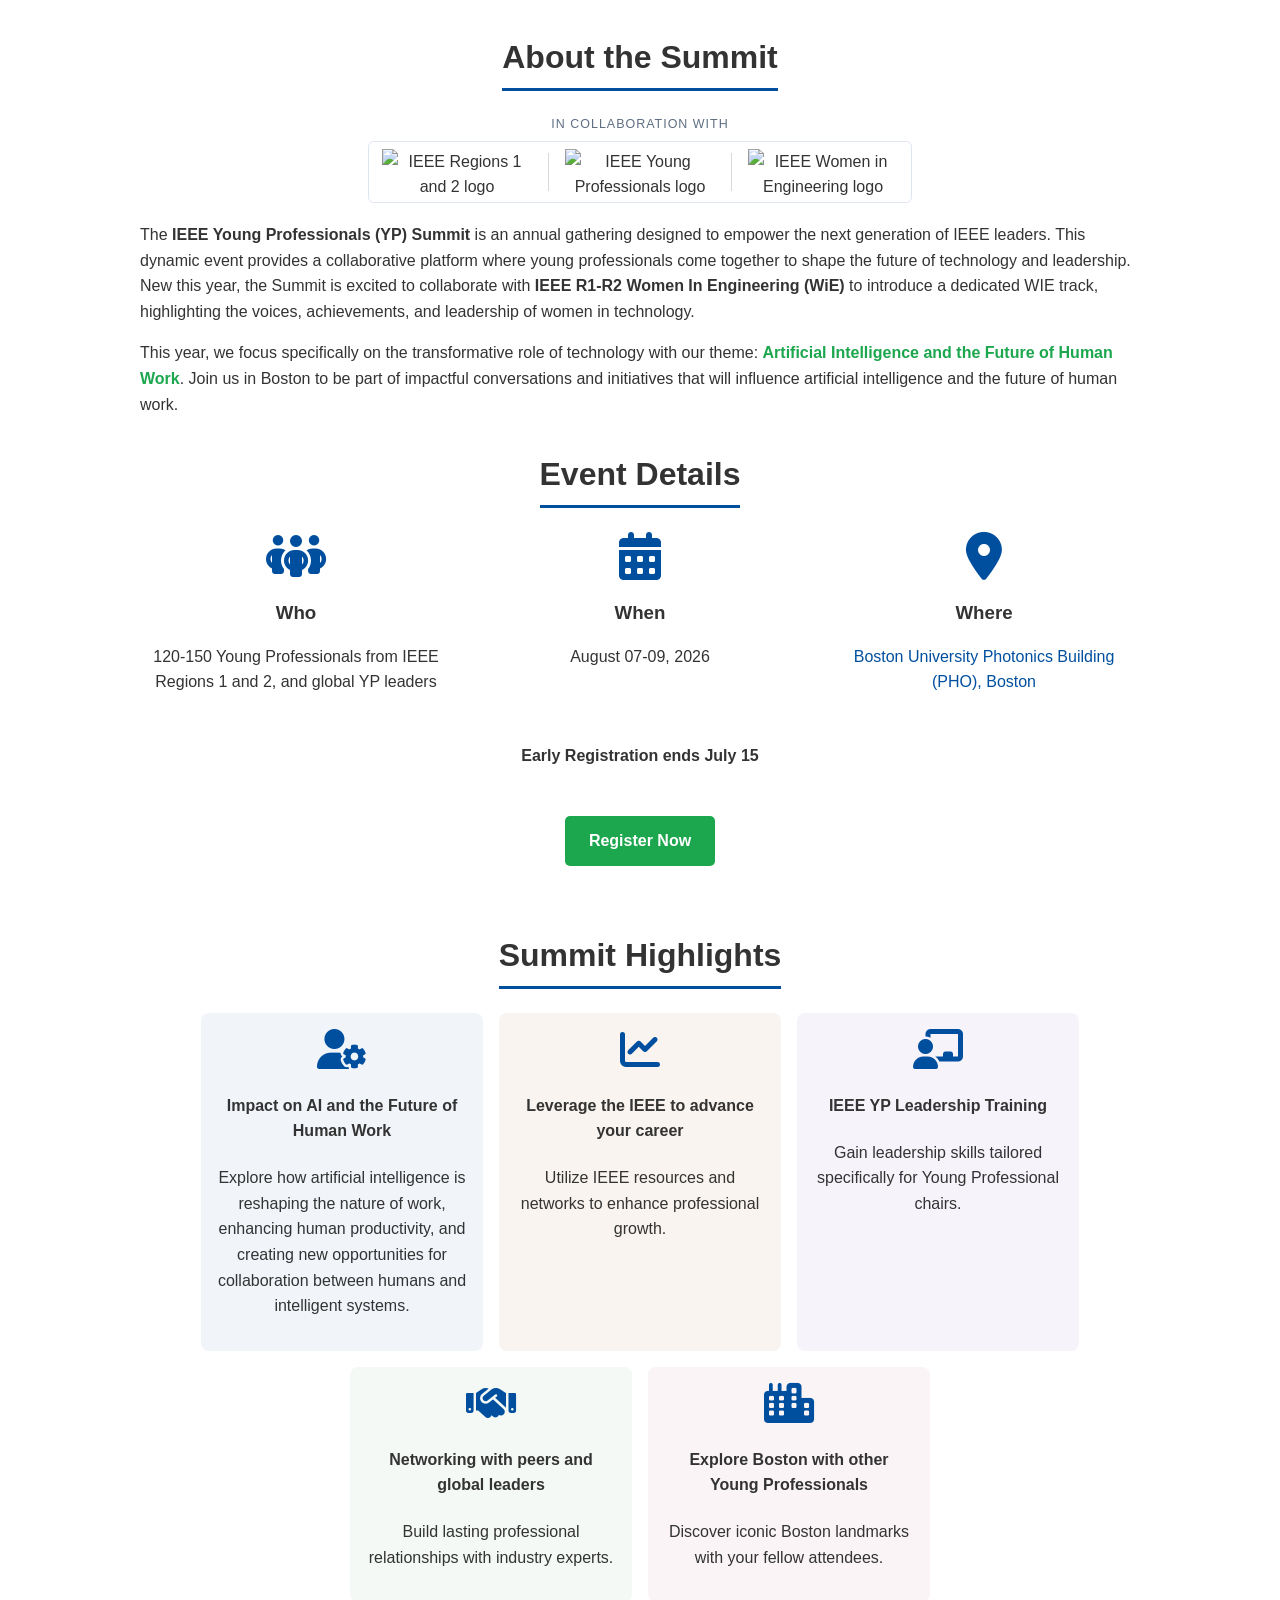
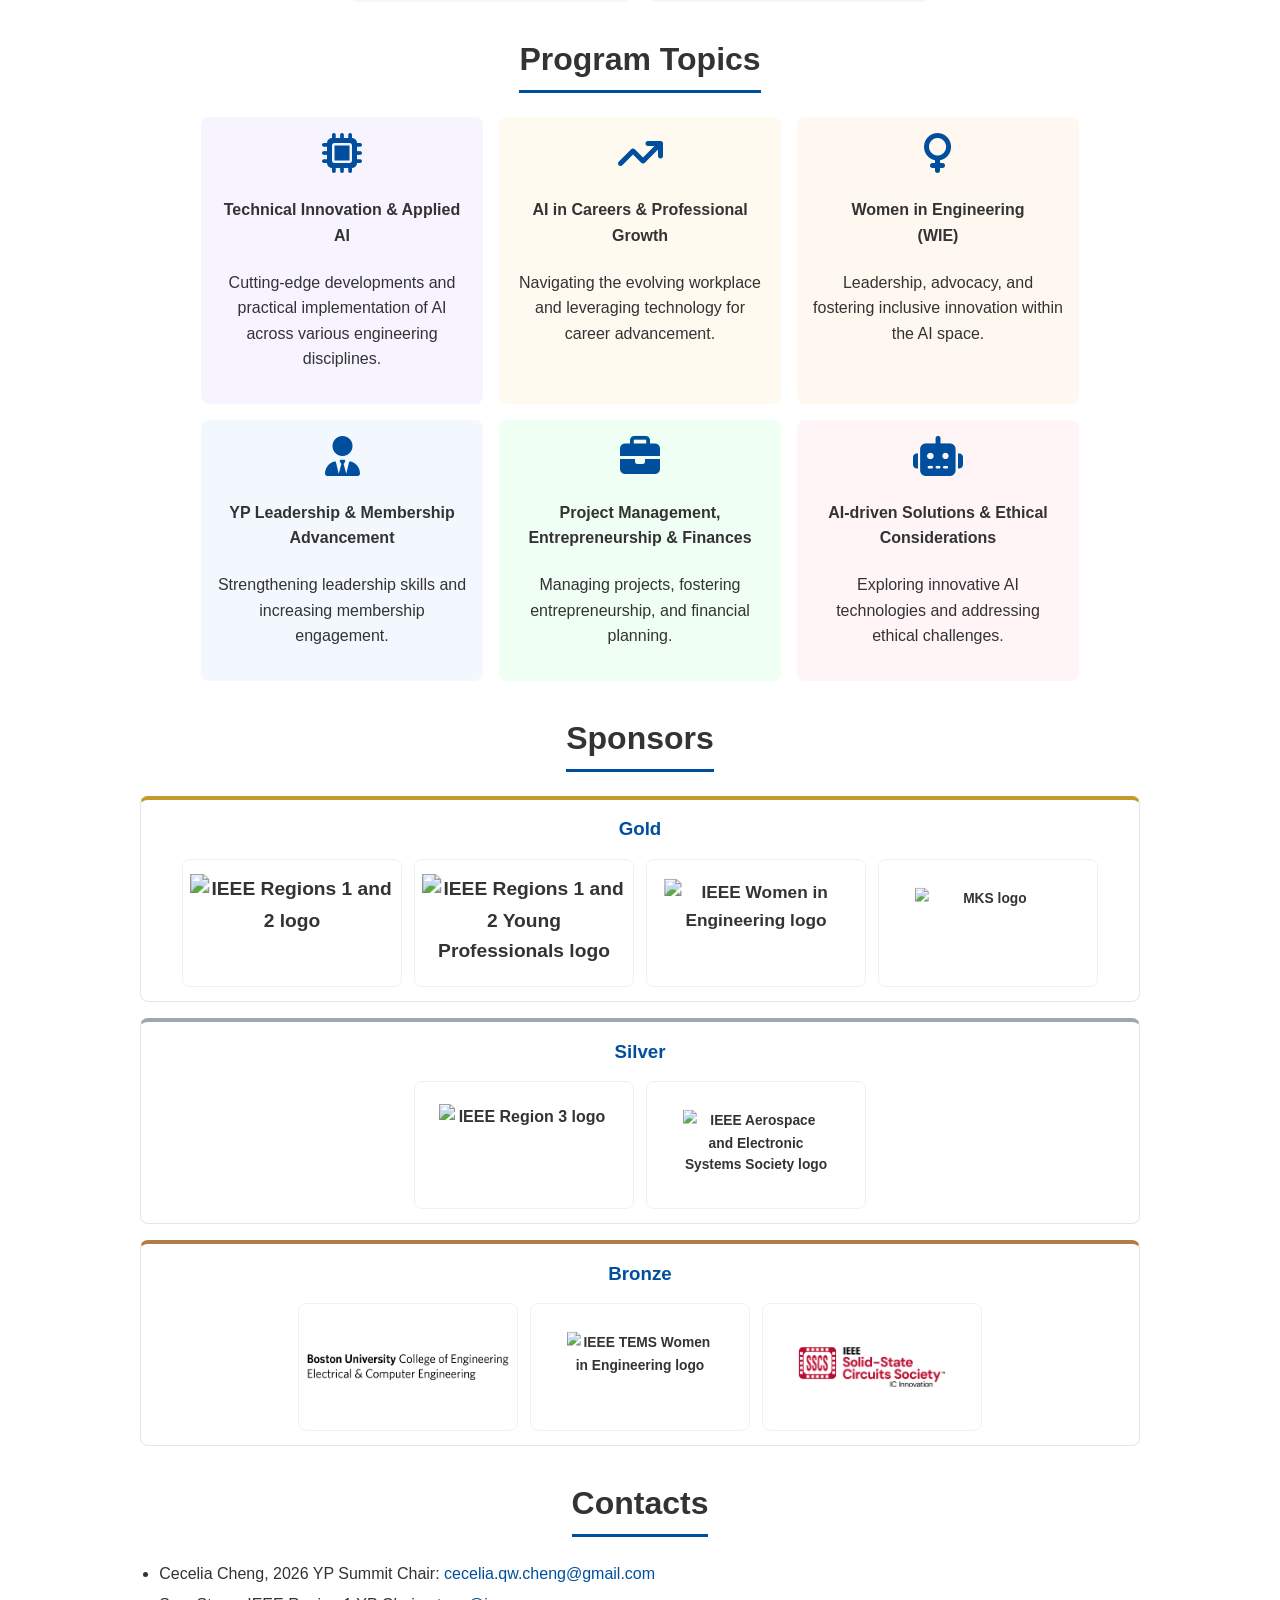
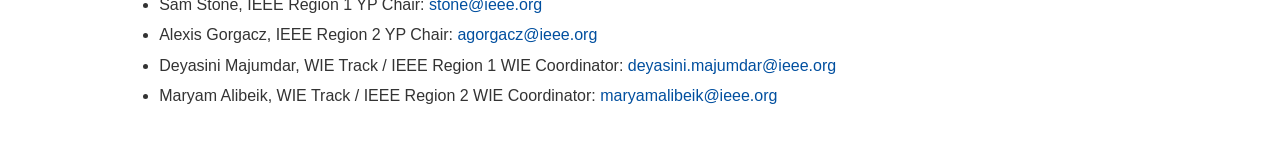
==== index.html @ 3675bce5 "Update BU ECE sponsor logo" ====
<!DOCTYPE html>
<html lang="en">
<head>
    <meta charset="UTF-8">
    <meta name="viewport" content="width=device-width, initial-scale=1.0">
    <title>IEEE Young Professionals Summit 2026</title>
    <link rel="stylesheet" href="https://cdnjs.cloudflare.com/ajax/libs/font-awesome/6.4.2/css/all.min.css">
    <link rel="stylesheet" href="css/styles.css">
</head>
<body>
    <div
        id="site-header"
        data-title="IEEE Young Professionals Summit 2026"
        data-subtitle="Artificial Intelligence and the Future of Human Work"
        >
    </div>

    <div id="site-nav"></div>

    <div class="container">

        <div class="section">
            <h2>About the Summit</h2>
            <div class="about-partners">
                <p class="partner-kicker">In collaboration with</p>
                <div class="partner-lockup" aria-label="Summit partner logos">
                    <img src="resources/IEEE R1+2.png" alt="IEEE Regions 1 and 2 logo">
                    <span aria-hidden="true"></span>
                    <img src="resources/IEEEYoungProfessionalsLogoTM_RGB_Stacked.png" alt="IEEE Young Professionals logo">
                    <span aria-hidden="true"></span>
                    <img src="resources/WIE_logo_purple_RGB_300_transparent.png" alt="IEEE Women in Engineering logo">
                </div>
            </div>
            <p>
                The <strong>IEEE Young Professionals (YP) Summit</strong> is an annual gathering designed to empower the next generation of IEEE leaders. 
                This dynamic event provides a collaborative platform where young professionals come together to shape the future of technology and leadership. New this year, the Summit is excited to collaborate with <strong>IEEE R1-R2 Women In Engineering (WiE)</strong> to introduce a dedicated WIE track, highlighting the voices, achievements, and leadership of women in technology.
            </p>
            <p>
                This year, we focus specifically on the transformative role of technology with our theme:
                <span class="highlight"><strong>Artificial Intelligence and the Future of Human Work</strong></span>.
                Join us in Boston to be part of impactful conversations and initiatives that will influence artificial intelligence and the future of human work.
            </p>
        </div>

        <div class="section">
            <h2>Event Details</h2>
            <div class="event-details">
                <div>
                    <i class="fa-solid fa-people-group" style="font-size: 3rem;"></i>
                    <h3>Who</h3>
                    <p>120-150 Young Professionals from IEEE Regions 1 and 2, and global YP leaders</p>
                </div>
                <div>
                    <i class="fa-solid fa-calendar-days" style="font-size: 3rem;"></i>
                    <h3>When</h3>
                    <p>August 07-09, 2026</p>
                </div>
                <div>
                    <i class="fa-solid fa-location-dot" style="font-size: 3rem;"></i>
                    <h3>Where</h3>
                    <p>
                        <a href="https://maps.app.goo.gl/qzZd25q8Ro3h3nj99" target="_blank">
                            Boston University Photonics Building (PHO), Boston
                        </a>
                    </p>
                </div>
            </div>
        </div>

        <div style="text-align: center;">
            <h4>Early Registration ends July 15</p>
            <a class="register-btn" href="https://events.vtools.ieee.org/m/555473" target="_blank" rel="noopener">Register Now</a>
        </div>
        <!-- <center>
            <b>Registration is back open until Wednesday, August 05 at midnight!</b>
        </center> -->

        <div class="section">
            <h2>Summit Highlights</h2>
            <div class="summit-highlights" style="display:flex; gap:1rem; justify-content:center; flex-wrap:wrap; text-align:center;">
                <div class="highlight-card" style="background-color:#F1F5FA; border-radius:8px; padding:1rem; width:250px;">
                    <i class="fa-solid fa-user-gear" style="font-size:2.5rem;color:#004f9f;"></i>
                    <h4>Impact on AI and the Future of Human Work</h4>
                    <p>Explore how artificial intelligence is reshaping the nature of work, enhancing human productivity, and creating new opportunities for collaboration between humans and intelligent systems.</p>
                </div>
                <div class="highlight-card" style="background-color:#F9F4EF; border-radius:8px; padding:1rem; width:250px;">
                    <i class="fa-solid fa-chart-line" style="font-size:2.5rem;color:#004f9f;"></i>
                    <h4>Leverage the IEEE to advance your career</h4>
                    <p>Utilize IEEE resources and networks to enhance professional growth.</p>
                </div>
                <div class="highlight-card" style="background-color:#F7F3FA; border-radius:8px; padding:1rem; width:250px;">
                    <i class="fa-solid fa-chalkboard-user" style="font-size:2.5rem;color:#004f9f;"></i>
                    <h4>IEEE YP Leadership Training</h4>
                    <p>Gain leadership skills tailored specifically for Young Professional chairs.</p>
                </div>
                <div class="highlight-card" style="background-color:#F4F9F5; border-radius:8px; padding:1rem; width:250px;">
                    <i class="fa-solid fa-handshake" style="font-size:2.5rem;color:#004f9f;"></i>
                    <h4>Networking with peers and global leaders</h4>
                    <p>Build lasting professional relationships with industry experts.</p>
                </div>
                <div class="highlight-card" style="background-color:#FAF4F6; border-radius:8px; padding:1rem; width:250px;">
                    <i class="fa-solid fa-city" style="font-size:2.5rem;color:#004f9f;"></i>
                    <h4>Explore Boston with other Young Professionals</h4>
                    <p>Discover iconic Boston landmarks with your fellow attendees.</p>
                </div>
            </div>
        </div>

        <div class="section">
            <h2>Program Topics</h2>
            <div class="program-topics" style="display: flex; gap: 1rem; justify-content: center; flex-wrap: wrap; text-align: center;">
                <div class="topic-card" style="background-color: #F7F3FF; border-radius:8px; padding:1rem; width:250px;">
                    <i class="fa-solid fa-microchip" style="font-size:2.5rem;color:#004f9f;"></i>
                    <h4>Technical Innovation & Applied AI</h4>
                    <p>Cutting-edge developments and practical implementation of AI across various engineering disciplines.</p>
                </div>
                <div class="topic-card" style="background-color: #FFFAF0; border-radius:8px; padding:1rem; width:250px;">
                    <i class="fa-solid fa-arrow-trend-up" style="font-size:2.5rem;color:#004f9f;"></i>
                    <h4>AI in Careers & Professional Growth</h4>
                    <p>Navigating the evolving workplace and leveraging technology for career advancement.</p>
                </div>
                <div class="topic-card" style="background-color: #FFF8F0; border-radius:8px; padding:1rem; width:250px;">
                    <i class="fa-solid fa-venus" style="font-size:2.5rem;color:#004f9f;"></i>
                    <h4>Women in Engineering<br>(WIE)</h4>
                    <p>Leadership, advocacy, and fostering inclusive innovation within the AI space.</p>
                </div>
                <div class="topic-card" style="background-color: #F3F8FF; border-radius:8px; padding:1rem; width:250px;">
                    <i class="fa-solid fa-user-tie" style="font-size:2.5rem;color:#004f9f;"></i>
                    <h4>YP Leadership & Membership Advancement</h4>
                    <p>Strengthening leadership skills and increasing membership engagement.</p>
                </div>
                <div class="topic-card" style="background-color: #F0FFF4; border-radius:8px; padding:1rem; width:250px;">
                    <i class="fa-solid fa-briefcase" style="font-size:2.5rem;color:#004f9f;"></i>
                    <h4>Project Management, Entrepreneurship & Finances</h4>
                    <p>Managing projects, fostering entrepreneurship, and financial planning.</p>
                </div>
                <div class="topic-card" style="background-color: #FFF5F7; border-radius:8px; padding:1rem; width:250px;">
                    <i class="fa-solid fa-robot" style="font-size:2.5rem;color:#004f9f;"></i>
                    <h4>AI-driven Solutions & Ethical Considerations</h4>
                    <p>Exploring innovative AI technologies and addressing ethical challenges.</p>
                </div>
            </div>
        </div>

        <!-- <div class="section">
            <h2>Registration & Contact</h2>
            <div style="text-align: center;">
                <a class="register-btn" href="https://events.vtools.ieee.org/m/555473" target="_blank" rel="noopener">Register Now</a>
            </div>
            <center>
                <b>Registration is back open until Wednesday, August 5 at midnight!</b>
            </center>
        </div> -->

        <div class="section">
            <h2>Sponsors</h2>
            <div class="homepage-sponsors" aria-label="IEEE Young Professionals Summit 2026 sponsors">
                <section class="sponsor-tier sponsor-tier-gold" aria-labelledby="gold-sponsors">
                    <h3 id="gold-sponsors">Gold</h3>
                    <div class="sponsor-grid">
                        <div class="sponsor-card">
                            <img
                                class="sponsor-logo sponsor-logo-r12"
                                src="resources/IEEE R1+2.png"
                                alt="IEEE Regions 1 and 2 logo"
                                loading="lazy"
                                decoding="async"
                            />
                        </div>
                        <div class="sponsor-card">
                            <img
                                class="sponsor-logo sponsor-logo-r12"
                                src="resources/sponsorship/Copy of R1+2_YP_stack.png"
                                alt="IEEE Regions 1 and 2 Young Professionals logo"
                                loading="lazy"
                                decoding="async"
                            />
                        </div>
                        <div class="sponsor-card">
                            <img
                                class="sponsor-logo sponsor-logo-wie"
                                src="resources/R1+2_WIE_logo.png"
                                alt="IEEE Women in Engineering logo"
                                loading="lazy"
                                decoding="async"
                            />
                        </div>
                        <a class="sponsor-card" href="https://www.mks.com" target="_blank" rel="noopener">
                            <img
                                class="sponsor-logo sponsor-logo-mks"
                                src="resources/sponsorship/MKS-Logo.jpg"
                                alt="MKS logo"
                                width="600"
                                height="160"
                                loading="lazy"
                                decoding="async"
                            />
                        </a>
                    </div>
                </section>

                <section class="sponsor-tier sponsor-tier-silver" aria-labelledby="silver-sponsors">
                    <h3 id="silver-sponsors">Silver</h3>
                    <div class="sponsor-grid">
                        <div class="sponsor-card">
                            <img
                                class="sponsor-logo sponsor-logo-region3"
                                src="resources/sponsorship/Region3_Logo_RGB_Blue.webp"
                                alt="IEEE Region 3 logo"
                                loading="lazy"
                                decoding="async"
                            />
                        </div>
                        <div class="sponsor-card">
                            <img
                                class="sponsor-logo sponsor-logo-aess"
                                src="resources/sponsorship/aess_logo_2011_no-text_COLOR_300dpi_registered.png"
                                alt="IEEE Aerospace and Electronic Systems Society logo"
                                loading="lazy"
                                decoding="async"
                            />
                        </div>
                    </div>
                </section>

                <section class="sponsor-tier sponsor-tier-bronze" aria-labelledby="bronze-sponsors">
                    <h3 id="bronze-sponsors">Bronze</h3>
                    <div class="sponsor-grid">
                        <div class="sponsor-card">
                            <img
                                class="sponsor-logo sponsor-logo-bu"
                                src="resources/sponsorship/ece-black.png"
                                alt="Boston University Department of Electrical and Computer Engineering logo"
                                loading="lazy"
                                decoding="async"
                            />
                        </div>
                        <div class="sponsor-card">
                            <img
                                class="sponsor-logo sponsor-logo-tems"
                                src="resources/sponsorship/WITEMS logo.png"
                                alt="IEEE TEMS Women in Engineering logo"
                                loading="lazy"
                                decoding="async"
                            />
                        </div>
                        <div class="sponsor-card">
                            <img
                                class="sponsor-logo sponsor-logo-sscs"
                                src="resources/sponsorship/SSCS_logo.jpg"
                                alt="IEEE Solid State Circuits Society logo"
                                loading="lazy"
                                decoding="async"
                            />
                        </div>
                        <!-- TODO: Add IEEE USA Career Development Committee logo when available. -->
                    </div>
                </section>
            </div>
        </div>

        <div class="section">
            <h2>Contacts</h2>
            <ul>
                <li>Cecelia Cheng, 2026 YP Summit Chair: 
                    <a href="mailto:cecelia.qw.cheng&#64;gmail.com">cecelia.qw.cheng&#64;gmail.com</a>
                </li>
                <li>Sam Stone, IEEE Region 1 YP Chair: 
                    <a href="mailto:stone&#64;ieee.org">stone&#64;ieee.org</a>
                </li>
                <li>Alexis Gorgacz, IEEE Region 2 YP Chair: 
                    <a href="mailto:agorgacz&#64;ieee.org">agorgacz&#64;ieee.org</a>
                </li>
                <li>Deyasini Majumdar, WIE Track / IEEE Region 1 WIE Coordinator: 
                    <a href="mailto:deyasini.majumdar&#64;ieee.org">deyasini.majumdar&#64;ieee.org</a>
                </li>
                <li>Maryam Alibeik, WIE Track / IEEE Region 2 WIE Coordinator: 
                    <a href="mailto:maryamalibeik&#64;ieee.org">maryamalibeik&#64;ieee.org</a>
                </li>
            </ul>
        </div>

    </div>

    <div id="site-footer"></div>

    <script src="scripts/load-components.js"></script>
</body>
</html>
---- css/styles.css ----
.nav-container {
    display: flex;
    justify-content: center;
    gap: 1rem;
    margin-bottom: 2rem;
}

.section h2 {
    text-align: center;                
    font-size: 2rem;                   
    font-weight: bold;                 
    border-bottom: 3px solid #004f9f;  
    padding-bottom: 0.3rem;            
    margin: 2rem auto 1.5rem auto;     
    display: table;                    
}

.register-btn {
    display: inline-block;
    padding: 0.75rem 1.5rem;
    background-color: #1ca64d;
    color: white;
    text-decoration: none;
    font-weight: bold;
    border-radius: 5px;
    margin: 2rem auto;
    text-align: center;
}

.register-btn:hover {
    background-color: #158539;
}

.register-actions {
    text-align: center;
}

.event-details {
    display: flex;
    justify-content: center;
    gap: 2rem;
    text-align: center;
    flex-wrap: wrap;
    margin-bottom: 2rem;
}

.event-details div {
    flex: 1;
    min-width: 200px;
}

.event-details i {
    font-size: 2rem;
    color: #004f9f;
    margin-bottom: 0.5rem;
}

.homepage-sponsors {
    display: grid;
    gap: 1rem;
    margin: 0.75rem 0 1.5rem;
}

.sponsor-tier {
    border: 1px solid #e0e6ef;
    border-top: 4px solid #004f9f;
    border-radius: 8px;
    padding: 0.9rem;
    background: #ffffff;
}

.sponsor-tier h3 {
    margin: 0 0 0.9rem;
    text-align: center;
    color: #004f9f;
}

.sponsor-tier-gold {
    border-top-color: #c49a2c;
}

.sponsor-tier-silver {
    border-top-color: #9aa7b4;
}

.sponsor-tier-bronze {
    border-top-color: #b47b4a;
}

.sponsor-grid {
    display: flex;
    flex-wrap: wrap;
    justify-content: center;
    gap: 0.75rem;
}

.sponsor-card {
    width: 220px;
    min-height: 128px;
    box-sizing: border-box;
    display: flex;
    align-items: center;
    justify-content: center;
    padding: 0.7rem;
    border: 1px solid #eef1f5;
    border-radius: 8px;
    background: #ffffff;
    text-align: center;
    color: #333333;
    font-weight: 700;
    overflow: hidden;
}

.sponsor-card:hover {
    text-decoration: none;
}

.sponsor-logo {
    display: block;
    width: 170px;
    height: 82px;
    object-fit: contain;
}

.sponsor-logo-r12 {
    transform: scale(1.2);
}

.sponsor-logo-wie {
    transform: scale(1.08);
}

.sponsor-logo-sscs,
.sponsor-logo-mks,
.sponsor-logo-aess,
.sponsor-logo-tems {
    transform: scale(0.86);
}


.sponsor-logo-bu {
    transform: scale(1.18);
}

.sponsor-card-text span {
    line-height: 1.3;
    font-size: 1.05rem;
    max-width: 240px;
}

nav {
    background-color: #004f9f;
    padding: 0.5rem 1rem;
}

.nav-container {
    max-width: 1000px;
    margin: 0 auto;
    display: flex;
    flex-wrap: wrap;
    justify-content: flex-start;
    gap: 1rem;
}

nav a {
    color: white;
    text-decoration: none;
    font-weight: bold;
    padding: 0.5rem 0;
}

nav a:hover {
    text-decoration: underline;
}

nav a[aria-current="page"] {
    text-decoration: underline;
}
body {
    margin: 0;
    font-family: "Helvetica Neue", Helvetica, Arial, sans-serif;
    background-color: #ffffff;
    color: #333333;
    line-height: 1.6;
}

header {
    background-color: #004f9f; /* IEEE Blue */
    color: white;
    padding: 1rem 2rem;
    text-align: center;
}

header img {
    max-height: 150px;
    height: auto;
    width: auto;
    max-width: 80%; /* makes it responsive on small screens */
    display: block;
    margin: 0 auto 10px auto; /* center it */
}

.about-partners {
    text-align: center;
    margin: 1rem 0 1.2rem 0;
}

.partner-lockup {
    display: inline-flex;
    align-items: center;
    justify-content: center;
    gap: 1rem;
    margin: 0 auto;
    padding: 0.45rem 0.8rem;
    background: #ffffff;
    border: 1px solid #e0e6ef;
    border-radius: 6px;
}

.partner-lockup img {
    max-height: 46px;
    max-width: 150px;
    margin: 0;
}

.partner-lockup span {
    width: 1px;
    height: 38px;
    background: #d8d8d8;
}

header h1 {
    font-size: 2rem;
    margin: 0.5rem 0;
}

header p {
    font-size: 1rem;
    margin: 0.5rem 0;
}

.partner-kicker {
    margin: 0 0 0.35rem 0;
    color: #5f6f82;
    font-size: 0.78rem;
    letter-spacing: 0.08em;
    text-transform: uppercase;
}

.container {
    max-width: 1000px;
    margin: 2rem auto;
    padding: 0 1rem;
}

.highlight {
    color: #1ca64d; /* green to match logo */
    font-weight: bold;
}

.section {
    margin-bottom: 0.5rem;
}

footer {
    background-color: #f5f5f5;
    text-align: center;
    padding: 1rem;
    font-size: 0.9rem;
}

a {
    color: #004f9f;
    text-decoration: none;
}

a:hover {
    text-decoration: underline;
}

/* Responsive */
@media (max-width: 600px) {
    header img {
        max-height: 80px;
    }

    .partner-lockup {
        gap: 0.65rem;
        padding: 0.35rem 0.55rem;
    }

    .partner-lockup img {
        max-height: 34px;
        max-width: 96px;
    }

    .partner-lockup span {
        height: 28px;
    }

    .container {
        padding: 0 0.5rem;
    }
}


  
h2, h3 {
    margin: 0.5em 0;
}
  
ul {
    margin: 0.5em 0;
    padding-left: 1.2em;
}
  
li {
    margin-bottom: 0.3em;
}
  
#map {
    margin-bottom: 1rem;
    border: 1px solid #ccc;
    border-radius: 6px;
}

.travel-table {
    margin: 1rem auto; /* top/bottom spacing + center alignment */
    width: 80%;
    border-collapse: collapse;
  }
  
  .travel-table th, .travel-table td {
    border: 1px solid #ddd;
    padding: 0.5em;
    text-align: left;
  }
  
  .travel-table thead {
    background-color: #f3f3f3;
  }
  
  .travel-table tr:nth-child(even) {
    background-color: #fafafa;
  }
  
  .leaflet-tooltip.hotel-tooltip {
    background-color: transparent;
    color: #333;
    font-size: 14px;
    font-weight: 600;
    box-shadow: none;
    border: none;
    padding: 0;
  }

  .summit-map-marker span {
    display: block;
    width: 18px;
    height: 18px;
    border: 2px solid #ffffff;
    border-radius: 50%;
    box-shadow: 0 2px 8px rgba(0, 0, 0, 0.28);
  }

  .bus-route-label span {
    display: block;
    min-width: 24px;
    padding: 1px 4px;
    border-radius: 4px;
    background: #f2c94c;
    color: #111111;
    font-size: 13px;
    font-weight: 700;
    line-height: 18px;
    text-align: center;
    box-shadow: 0 1px 5px rgba(0, 0, 0, 0.28);
  }

  .green-line-label span {
    display: block;
    width: 22px;
    height: 22px;
    border-radius: 50%;
    background: #1ca64d;
    color: #ffffff;
    font-size: 14px;
    font-weight: 700;
    line-height: 22px;
    text-align: center;
    box-shadow: 0 1px 5px rgba(0, 0, 0, 0.28);
  }
  
  .nav-container {
    display: flex;
    justify-content: center;
    gap: 1rem;
}
   #map {
          height: 70vh;
          width: 100%;
          max-height: 600px;
        }
        body {
          margin: 0;
          font-family: sans-serif;
        }
        h2 {
          text-align: center;
          margin: 1rem 0;
        }
        .icon-label {
          font-weight: bold;
          font-size: 14px;
          color: white;
          text-align: center;
          line-height: 28px;
        }
		
		.speaker-card {
    background-color: #f7f9fc;
    border-radius: 8px;
    padding: 1rem;
    margin-bottom: 1rem;
    text-align: center;
    box-shadow: 0 2px 4px rgba(0,0,0,0.1);
    max-width: 600px;
    margin-left: auto;
    margin-right: auto;
}

.speaker-card img {
    width: 150px;
    height: 150px;
    border-radius: 50%;
    object-fit: cover;
    margin-bottom: 1rem;
}

.speaker-card h3 {
    font-size: 1.4rem;
    margin-bottom: 0.2rem;
    color: #004f9f;
}

.speaker-card h4 {
    font-size: 1.1rem;
    margin-bottom: 0.5rem;
    color: #555;
}

.speaker-card h5 {
    font-size: 1rem;
    font-weight: 600;
    color: #1ca64d;
    margin-bottom: 0.5rem;
}

.speaker-card .abstract p {
    margin-bottom: 0.8rem;
    line-height: 1.6;
}

.nav-container a,
.nav-container .dropbtn {
  text-decoration: none;
  color: white;
  background: none;
  border: none;
  font: inherit;
  cursor: pointer;
  padding: 8px 10px;
}

.dropdown {
  position: relative;
  display: inline-block;
}

.dropdown-content {
  display: none;
  position: absolute;
  top: 100%;
  left: 0;
  min-width: 180px;
  background: white;
  box-shadow: 0 8px 20px rgba(0,0,0,0.12);
  border-radius: 8px;
  z-index: 1000;
}

.dropdown-content a {
  display: block;
  padding: 10px 14px;
  text-decoration: none;
  color: #111;
}

.dropdown-content a:hover {
  background: #f3f3f3;
}

.dropdown:hover .dropdown-content {
  display: block;
}
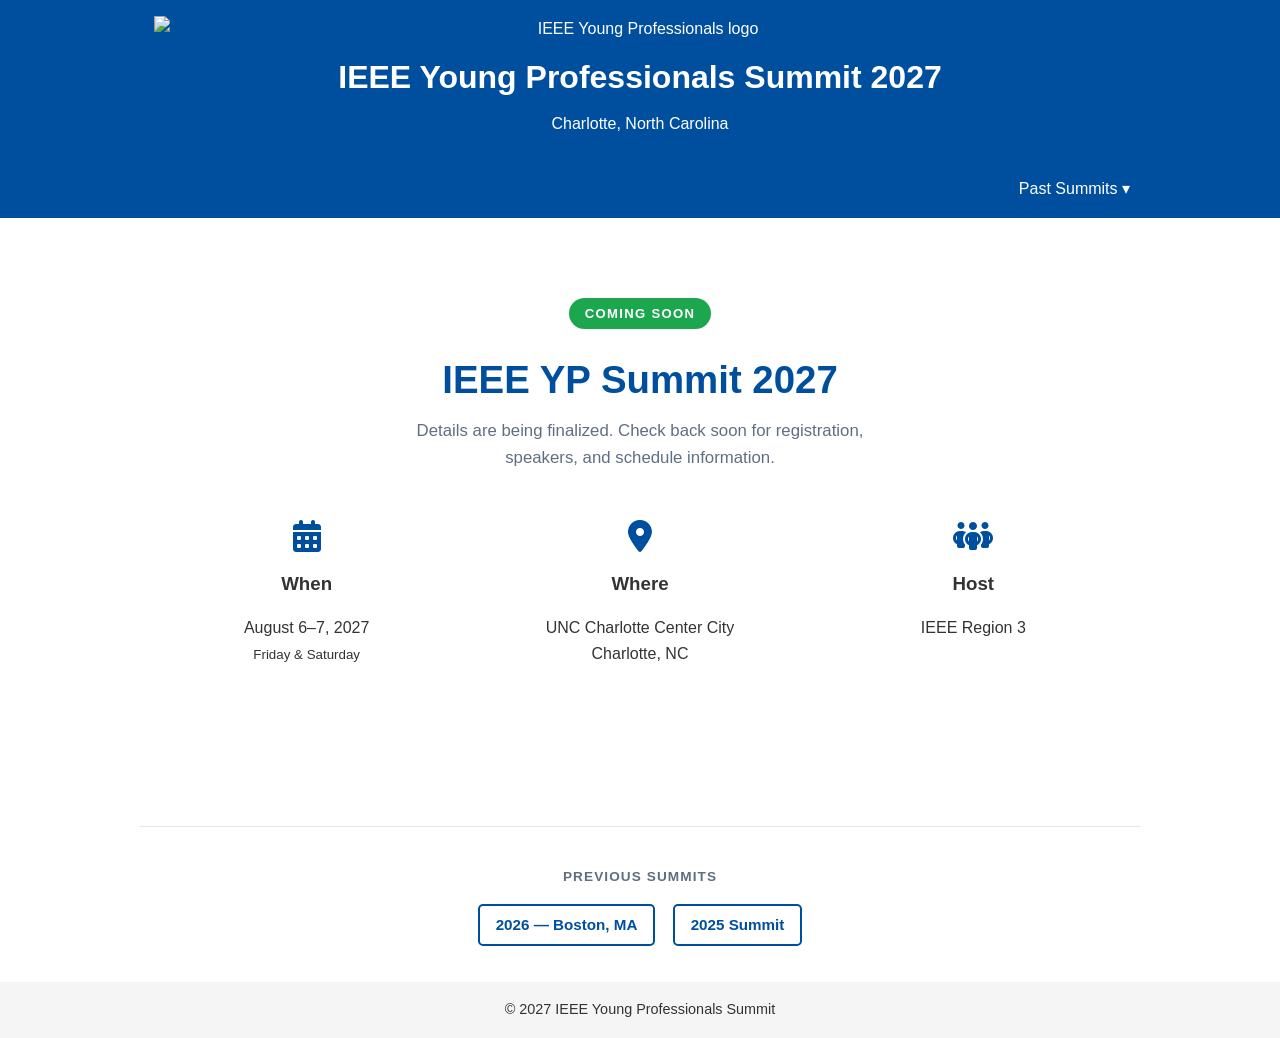
==== commit 13adfb68: "Add 2027 coming soon page and archive 2026 home - Replace root index.html with a coming soon page fo" ====
--- a/index.html
+++ b/index.html
@@ -3,287 +3,122 @@
 <head>
     <meta charset="UTF-8">
     <meta name="viewport" content="width=device-width, initial-scale=1.0">
-    <title>IEEE Young Professionals Summit 2026</title>
+    <title>IEEE Young Professionals Summit 2027</title>
     <link rel="stylesheet" href="https://cdnjs.cloudflare.com/ajax/libs/font-awesome/6.4.2/css/all.min.css">
     <link rel="stylesheet" href="css/styles.css">
+    <style>
+        .coming-soon-wrapper {
+            text-align: center;
+            padding: 3rem 1rem 4rem;
+        }
+        .coming-soon-badge {
+            display: inline-block;
+            background: #1ca64d;
+            color: white;
+            font-weight: bold;
+            font-size: 0.82rem;
+            letter-spacing: 0.1em;
+            text-transform: uppercase;
+            padding: 0.3rem 1rem;
+            border-radius: 20px;
+            margin-bottom: 1.25rem;
+        }
+        .coming-soon-wrapper h2 {
+            font-size: 2.4rem;
+            color: #004f9f;
+            margin: 0 0 0.5rem;
+            border: none;
+            display: block;
+        }
+        .coming-soon-wrapper .tagline {
+            color: #5f6f82;
+            font-size: 1.05rem;
+            margin: 0 auto 3rem;
+            max-width: 520px;
+        }
+        .past-summits {
+            margin-top: 3rem;
+            padding-top: 2rem;
+            border-top: 1px solid #e0e6ef;
+            text-align: center;
+        }
+        .past-summits h3 {
+            color: #5f6f82;
+            font-size: 0.85rem;
+            text-transform: uppercase;
+            letter-spacing: 0.08em;
+            margin-bottom: 0.75rem;
+        }
+        .past-summit-link {
+            display: inline-block;
+            margin: 0.25rem 0.4rem;
+            padding: 0.45rem 1rem;
+            border: 2px solid #004f9f;
+            border-radius: 5px;
+            color: #004f9f;
+            font-weight: bold;
+            font-size: 0.95rem;
+        }
+        .past-summit-link:hover {
+            background-color: #004f9f;
+            color: white;
+            text-decoration: none;
+        }
+    </style>
 </head>
 <body>
-    <div
-        id="site-header"
-        data-title="IEEE Young Professionals Summit 2026"
-        data-subtitle="Artificial Intelligence and the Future of Human Work"
-        >
-    </div>
+    <header>
+        <img src="resources/IEEEYoungProfessionalsLogoTM_RGB_Stacked.png" alt="IEEE Young Professionals logo">
+        <h1>IEEE Young Professionals Summit 2027</h1>
+        <p>Charlotte, North Carolina</p>
+    </header>
 
-    <div id="site-nav"></div>
+    <nav>
+        <div class="nav-container" style="justify-content: flex-end;">
+            <div class="dropdown">
+                <button class="dropbtn">Past Summits &#9662;</button>
+                <div class="dropdown-content">
+                    <a href="/2026/">2026 Summit &mdash; Boston, MA</a>
+                    <a href="/2025/index.html">2025 Summit</a>
+                </div>
+            </div>
+        </div>
+    </nav>
 
     <div class="container">
+        <div class="coming-soon-wrapper">
+            <span class="coming-soon-badge">Coming Soon</span>
+            <h2>IEEE YP Summit 2027</h2>
+            <p class="tagline">Details are being finalized. Check back soon for registration, speakers, and schedule information.</p>
 
-        <div class="section">
-            <h2>About the Summit</h2>
-            <div class="about-partners">
-                <p class="partner-kicker">In collaboration with</p>
-                <div class="partner-lockup" aria-label="Summit partner logos">
-                    <img src="resources/IEEE R1+2.png" alt="IEEE Regions 1 and 2 logo">
-                    <span aria-hidden="true"></span>
-                    <img src="resources/IEEEYoungProfessionalsLogoTM_RGB_Stacked.png" alt="IEEE Young Professionals logo">
-                    <span aria-hidden="true"></span>
-                    <img src="resources/WIE_logo_purple_RGB_300_transparent.png" alt="IEEE Women in Engineering logo">
-                </div>
-            </div>
-            <p>
-                The <strong>IEEE Young Professionals (YP) Summit</strong> is an annual gathering designed to empower the next generation of IEEE leaders. 
-                This dynamic event provides a collaborative platform where young professionals come together to shape the future of technology and leadership. New this year, the Summit is excited to collaborate with <strong>IEEE R1-R2 Women In Engineering (WiE)</strong> to introduce a dedicated WIE track, highlighting the voices, achievements, and leadership of women in technology.
-            </p>
-            <p>
-                This year, we focus specifically on the transformative role of technology with our theme:
-                <span class="highlight"><strong>Artificial Intelligence and the Future of Human Work</strong></span>.
-                Join us in Boston to be part of impactful conversations and initiatives that will influence artificial intelligence and the future of human work.
-            </p>
-        </div>
-
-        <div class="section">
-            <h2>Event Details</h2>
             <div class="event-details">
                 <div>
-                    <i class="fa-solid fa-people-group" style="font-size: 3rem;"></i>
-                    <h3>Who</h3>
-                    <p>120-150 Young Professionals from IEEE Regions 1 and 2, and global YP leaders</p>
+                    <i class="fa-solid fa-calendar-days"></i>
+                    <h3>When</h3>
+                    <p>August 6–7, 2027<br><small>Friday &amp; Saturday</small></p>
                 </div>
                 <div>
-                    <i class="fa-solid fa-calendar-days" style="font-size: 3rem;"></i>
-                    <h3>When</h3>
-                    <p>August 07-09, 2026</p>
+                    <i class="fa-solid fa-location-dot"></i>
+                    <h3>Where</h3>
+                    <p>UNC Charlotte Center City<br>Charlotte, NC</p>
                 </div>
                 <div>
-                    <i class="fa-solid fa-location-dot" style="font-size: 3rem;"></i>
-                    <h3>Where</h3>
-                    <p>
-                        <a href="https://maps.app.goo.gl/qzZd25q8Ro3h3nj99" target="_blank">
-                            Boston University Photonics Building (PHO), Boston
-                        </a>
-                    </p>
+                    <i class="fa-solid fa-people-group"></i>
+                    <h3>Host</h3>
+                    <p>IEEE Region 3</p>
                 </div>
             </div>
         </div>
 
-        <div style="text-align: center;">
-            <h4>Early Registration ends July 15</p>
-            <a class="register-btn" href="https://events.vtools.ieee.org/m/555473" target="_blank" rel="noopener">Register Now</a>
+        <div class="past-summits">
+            <h3>Previous Summits</h3>
+            <a class="past-summit-link" href="/2026/">2026 &mdash; Boston, MA</a>
+            <a class="past-summit-link" href="/2025/index.html">2025 Summit</a>
         </div>
-        <!-- <center>
-            <b>Registration is back open until Wednesday, August 05 at midnight!</b>
-        </center> -->
-
-        <div class="section">
-            <h2>Summit Highlights</h2>
-            <div class="summit-highlights" style="display:flex; gap:1rem; justify-content:center; flex-wrap:wrap; text-align:center;">
-                <div class="highlight-card" style="background-color:#F1F5FA; border-radius:8px; padding:1rem; width:250px;">
-                    <i class="fa-solid fa-user-gear" style="font-size:2.5rem;color:#004f9f;"></i>
-                    <h4>Impact on AI and the Future of Human Work</h4>
-                    <p>Explore how artificial intelligence is reshaping the nature of work, enhancing human productivity, and creating new opportunities for collaboration between humans and intelligent systems.</p>
-                </div>
-                <div class="highlight-card" style="background-color:#F9F4EF; border-radius:8px; padding:1rem; width:250px;">
-                    <i class="fa-solid fa-chart-line" style="font-size:2.5rem;color:#004f9f;"></i>
-                    <h4>Leverage the IEEE to advance your career</h4>
-                    <p>Utilize IEEE resources and networks to enhance professional growth.</p>
-                </div>
-                <div class="highlight-card" style="background-color:#F7F3FA; border-radius:8px; padding:1rem; width:250px;">
-                    <i class="fa-solid fa-chalkboard-user" style="font-size:2.5rem;color:#004f9f;"></i>
-                    <h4>IEEE YP Leadership Training</h4>
-                    <p>Gain leadership skills tailored specifically for Young Professional chairs.</p>
-                </div>
-                <div class="highlight-card" style="background-color:#F4F9F5; border-radius:8px; padding:1rem; width:250px;">
-                    <i class="fa-solid fa-handshake" style="font-size:2.5rem;color:#004f9f;"></i>
-                    <h4>Networking with peers and global leaders</h4>
-                    <p>Build lasting professional relationships with industry experts.</p>
-                </div>
-                <div class="highlight-card" style="background-color:#FAF4F6; border-radius:8px; padding:1rem; width:250px;">
-                    <i class="fa-solid fa-city" style="font-size:2.5rem;color:#004f9f;"></i>
-                    <h4>Explore Boston with other Young Professionals</h4>
-                    <p>Discover iconic Boston landmarks with your fellow attendees.</p>
-                </div>
-            </div>
-        </div>
-
-        <div class="section">
-            <h2>Program Topics</h2>
-            <div class="program-topics" style="display: flex; gap: 1rem; justify-content: center; flex-wrap: wrap; text-align: center;">
-                <div class="topic-card" style="background-color: #F7F3FF; border-radius:8px; padding:1rem; width:250px;">
-                    <i class="fa-solid fa-microchip" style="font-size:2.5rem;color:#004f9f;"></i>
-                    <h4>Technical Innovation & Applied AI</h4>
-                    <p>Cutting-edge developments and practical implementation of AI across various engineering disciplines.</p>
-                </div>
-                <div class="topic-card" style="background-color: #FFFAF0; border-radius:8px; padding:1rem; width:250px;">
-                    <i class="fa-solid fa-arrow-trend-up" style="font-size:2.5rem;color:#004f9f;"></i>
-                    <h4>AI in Careers & Professional Growth</h4>
-                    <p>Navigating the evolving workplace and leveraging technology for career advancement.</p>
-                </div>
-                <div class="topic-card" style="background-color: #FFF8F0; border-radius:8px; padding:1rem; width:250px;">
-                    <i class="fa-solid fa-venus" style="font-size:2.5rem;color:#004f9f;"></i>
-                    <h4>Women in Engineering<br>(WIE)</h4>
-                    <p>Leadership, advocacy, and fostering inclusive innovation within the AI space.</p>
-                </div>
-                <div class="topic-card" style="background-color: #F3F8FF; border-radius:8px; padding:1rem; width:250px;">
-                    <i class="fa-solid fa-user-tie" style="font-size:2.5rem;color:#004f9f;"></i>
-                    <h4>YP Leadership & Membership Advancement</h4>
-                    <p>Strengthening leadership skills and increasing membership engagement.</p>
-                </div>
-                <div class="topic-card" style="background-color: #F0FFF4; border-radius:8px; padding:1rem; width:250px;">
-                    <i class="fa-solid fa-briefcase" style="font-size:2.5rem;color:#004f9f;"></i>
-                    <h4>Project Management, Entrepreneurship & Finances</h4>
-                    <p>Managing projects, fostering entrepreneurship, and financial planning.</p>
-                </div>
-                <div class="topic-card" style="background-color: #FFF5F7; border-radius:8px; padding:1rem; width:250px;">
-                    <i class="fa-solid fa-robot" style="font-size:2.5rem;color:#004f9f;"></i>
-                    <h4>AI-driven Solutions & Ethical Considerations</h4>
-                    <p>Exploring innovative AI technologies and addressing ethical challenges.</p>
-                </div>
-            </div>
-        </div>
-
-        <!-- <div class="section">
-            <h2>Registration & Contact</h2>
-            <div style="text-align: center;">
-                <a class="register-btn" href="https://events.vtools.ieee.org/m/555473" target="_blank" rel="noopener">Register Now</a>
-            </div>
-            <center>
-                <b>Registration is back open until Wednesday, August 5 at midnight!</b>
-            </center>
-        </div> -->
-
-        <div class="section">
-            <h2>Sponsors</h2>
-            <div class="homepage-sponsors" aria-label="IEEE Young Professionals Summit 2026 sponsors">
-                <section class="sponsor-tier sponsor-tier-gold" aria-labelledby="gold-sponsors">
-                    <h3 id="gold-sponsors">Gold</h3>
-                    <div class="sponsor-grid">
-                        <div class="sponsor-card">
-                            <img
-                                class="sponsor-logo sponsor-logo-r12"
-                                src="resources/IEEE R1+2.png"
-                                alt="IEEE Regions 1 and 2 logo"
-                                loading="lazy"
-                                decoding="async"
-                            />
-                        </div>
-                        <div class="sponsor-card">
-                            <img
-                                class="sponsor-logo sponsor-logo-r12"
-                                src="resources/sponsorship/Copy of R1+2_YP_stack.png"
-                                alt="IEEE Regions 1 and 2 Young Professionals logo"
-                                loading="lazy"
-                                decoding="async"
-                            />
-                        </div>
-                        <div class="sponsor-card">
-                            <img
-                                class="sponsor-logo sponsor-logo-wie"
-                                src="resources/R1+2_WIE_logo.png"
-                                alt="IEEE Women in Engineering logo"
-                                loading="lazy"
-                                decoding="async"
-                            />
-                        </div>
-                        <a class="sponsor-card" href="https://www.mks.com" target="_blank" rel="noopener">
-                            <img
-                                class="sponsor-logo sponsor-logo-mks"
-                                src="resources/sponsorship/MKS-Logo.jpg"
-                                alt="MKS logo"
-                                width="600"
-                                height="160"
-                                loading="lazy"
-                                decoding="async"
-                            />
-                        </a>
-                    </div>
-                </section>
-
-                <section class="sponsor-tier sponsor-tier-silver" aria-labelledby="silver-sponsors">
-                    <h3 id="silver-sponsors">Silver</h3>
-                    <div class="sponsor-grid">
-                        <div class="sponsor-card">
-                            <img
-                                class="sponsor-logo sponsor-logo-region3"
-                                src="resources/sponsorship/Region3_Logo_RGB_Blue.webp"
-                                alt="IEEE Region 3 logo"
-                                loading="lazy"
-                                decoding="async"
-                            />
-                        </div>
-                        <div class="sponsor-card">
-                            <img
-                                class="sponsor-logo sponsor-logo-aess"
-                                src="resources/sponsorship/aess_logo_2011_no-text_COLOR_300dpi_registered.png"
-                                alt="IEEE Aerospace and Electronic Systems Society logo"
-                                loading="lazy"
-                                decoding="async"
-                            />
-                        </div>
-                    </div>
-                </section>
-
-                <section class="sponsor-tier sponsor-tier-bronze" aria-labelledby="bronze-sponsors">
-                    <h3 id="bronze-sponsors">Bronze</h3>
-                    <div class="sponsor-grid">
-                        <div class="sponsor-card">
-                            <img
-                                class="sponsor-logo sponsor-logo-bu"
-                                src="resources/sponsorship/ece-black.png"
-                                alt="Boston University Department of Electrical and Computer Engineering logo"
-                                loading="lazy"
-                                decoding="async"
-                            />
-                        </div>
-                        <div class="sponsor-card">
-                            <img
-                                class="sponsor-logo sponsor-logo-tems"
-                                src="resources/sponsorship/WITEMS logo.png"
-                                alt="IEEE TEMS Women in Engineering logo"
-                                loading="lazy"
-                                decoding="async"
-                            />
-                        </div>
-                        <div class="sponsor-card">
-                            <img
-                                class="sponsor-logo sponsor-logo-sscs"
-                                src="resources/sponsorship/SSCS_logo.jpg"
-                                alt="IEEE Solid State Circuits Society logo"
-                                loading="lazy"
-                                decoding="async"
-                            />
-                        </div>
-                        <!-- TODO: Add IEEE USA Career Development Committee logo when available. -->
-                    </div>
-                </section>
-            </div>
-        </div>
-
-        <div class="section">
-            <h2>Contacts</h2>
-            <ul>
-                <li>Cecelia Cheng, 2026 YP Summit Chair: 
-                    <a href="mailto:cecelia.qw.cheng&#64;gmail.com">cecelia.qw.cheng&#64;gmail.com</a>
-                </li>
-                <li>Sam Stone, IEEE Region 1 YP Chair: 
-                    <a href="mailto:stone&#64;ieee.org">stone&#64;ieee.org</a>
-                </li>
-                <li>Alexis Gorgacz, IEEE Region 2 YP Chair: 
-                    <a href="mailto:agorgacz&#64;ieee.org">agorgacz&#64;ieee.org</a>
-                </li>
-                <li>Deyasini Majumdar, WIE Track / IEEE Region 1 WIE Coordinator: 
-                    <a href="mailto:deyasini.majumdar&#64;ieee.org">deyasini.majumdar&#64;ieee.org</a>
-                </li>
-                <li>Maryam Alibeik, WIE Track / IEEE Region 2 WIE Coordinator: 
-                    <a href="mailto:maryamalibeik&#64;ieee.org">maryamalibeik&#64;ieee.org</a>
-                </li>
-            </ul>
-        </div>
-
     </div>
 
-    <div id="site-footer"></div>
-
-    <script src="scripts/load-components.js"></script>
+    <footer>
+        &copy; 2027 IEEE Young Professionals Summit
+    </footer>
 </body>
 </html>
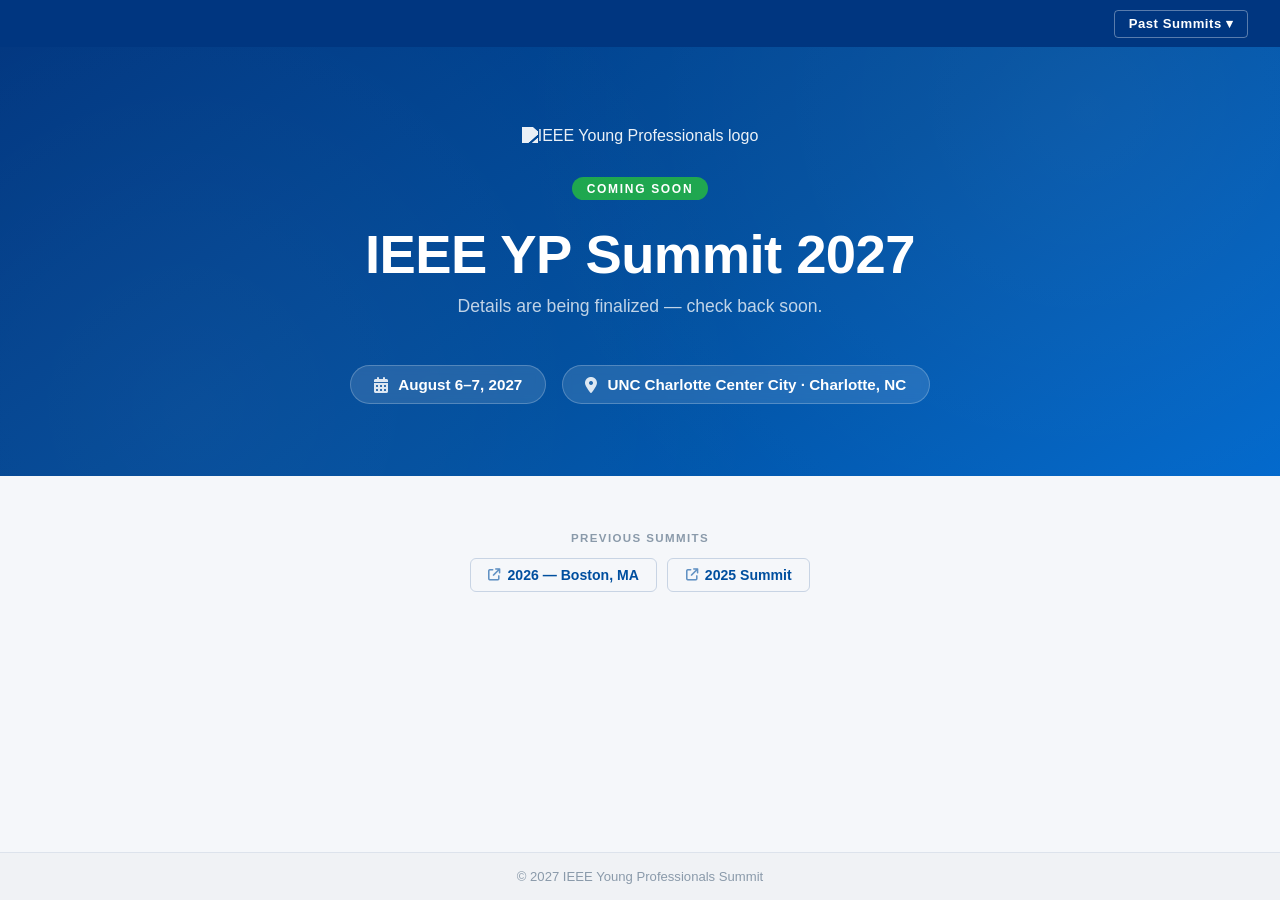
==== commit 13100510: "Redesign 2027 coming soon page with hero layout Clean full-width hero on IEEE blue gradient, info pi" ====
--- a/index.html
+++ b/index.html
@@ -5,120 +5,253 @@
     <meta name="viewport" content="width=device-width, initial-scale=1.0">
     <title>IEEE Young Professionals Summit 2027</title>
     <link rel="stylesheet" href="https://cdnjs.cloudflare.com/ajax/libs/font-awesome/6.4.2/css/all.min.css">
-    <link rel="stylesheet" href="css/styles.css">
     <style>
-        .coming-soon-wrapper {
+        *, *::before, *::after { box-sizing: border-box; margin: 0; padding: 0; }
+
+        body {
+            font-family: "Helvetica Neue", Helvetica, Arial, sans-serif;
+            background: #f5f7fa;
+            color: #1a2a3a;
+            min-height: 100vh;
+            display: flex;
+            flex-direction: column;
+        }
+
+        /* ── Top bar ── */
+        .topbar {
+            background: #003680;
+            padding: 0.6rem 2rem;
+            display: flex;
+            justify-content: flex-end;
+            align-items: center;
+        }
+
+        .dropdown { position: relative; display: inline-block; }
+
+        .dropbtn {
+            background: none;
+            border: 1px solid rgba(255,255,255,0.35);
+            color: white;
+            font-size: 0.82rem;
+            font-weight: 600;
+            letter-spacing: 0.04em;
+            padding: 0.35rem 0.85rem;
+            border-radius: 4px;
+            cursor: pointer;
+            font-family: inherit;
+        }
+        .dropbtn:hover { background: rgba(255,255,255,0.1); }
+
+        .dropdown-content {
+            display: none;
+            position: absolute;
+            right: 0;
+            top: calc(100% + 6px);
+            min-width: 210px;
+            background: white;
+            border-radius: 8px;
+            box-shadow: 0 8px 24px rgba(0,0,0,0.14);
+            overflow: hidden;
+            z-index: 100;
+        }
+        .dropdown-content a {
+            display: block;
+            padding: 0.65rem 1rem;
+            color: #1a2a3a;
+            text-decoration: none;
+            font-size: 0.9rem;
+        }
+        .dropdown-content a:hover { background: #f0f4fa; }
+        .dropdown:hover .dropdown-content { display: block; }
+
+        /* ── Hero ── */
+        .hero {
+            background: linear-gradient(145deg, #003680 0%, #004f9f 55%, #0068cc 100%);
+            color: white;
             text-align: center;
-            padding: 3rem 1rem 4rem;
-        }
-        .coming-soon-badge {
+            padding: 5rem 2rem 4.5rem;
+            position: relative;
+            overflow: hidden;
+        }
+
+        .hero::before {
+            content: "";
+            position: absolute;
+            inset: 0;
+            background-image:
+                radial-gradient(circle at 15% 85%, rgba(255,255,255,0.04) 0%, transparent 50%),
+                radial-gradient(circle at 85% 15%, rgba(255,255,255,0.05) 0%, transparent 50%);
+            pointer-events: none;
+        }
+
+        .hero-logo {
+            height: 90px;
+            width: auto;
+            margin-bottom: 2rem;
+            filter: brightness(0) invert(1);
+            opacity: 0.92;
+        }
+
+        .hero-eyebrow {
             display: inline-block;
             background: #1ca64d;
             color: white;
-            font-weight: bold;
+            font-size: 0.75rem;
+            font-weight: 700;
+            letter-spacing: 0.14em;
+            text-transform: uppercase;
+            padding: 0.28rem 0.9rem;
+            border-radius: 20px;
+            margin-bottom: 1.5rem;
+        }
+
+        .hero h1 {
+            font-size: clamp(2rem, 5vw, 3.4rem);
+            font-weight: 700;
+            line-height: 1.15;
+            margin-bottom: 0.6rem;
+            letter-spacing: -0.01em;
+        }
+
+        .hero-subtitle {
+            font-size: 1.1rem;
+            opacity: 0.75;
+            margin-bottom: 3rem;
+        }
+
+        /* ── Info pills ── */
+        .info-pills {
+            display: flex;
+            justify-content: center;
+            flex-wrap: wrap;
+            gap: 1rem;
+        }
+
+        .info-pill {
+            display: flex;
+            align-items: center;
+            gap: 0.65rem;
+            background: rgba(255,255,255,0.12);
+            border: 1px solid rgba(255,255,255,0.22);
+            border-radius: 50px;
+            padding: 0.6rem 1.4rem;
+            backdrop-filter: blur(4px);
+        }
+
+        .info-pill i {
+            font-size: 1rem;
+            opacity: 0.85;
+        }
+
+        .info-pill span {
+            font-size: 0.95rem;
+            font-weight: 600;
+        }
+
+        /* ── Past summits ── */
+        .past-section {
+            max-width: 680px;
+            margin: 3.5rem auto 3rem;
+            padding: 0 1.5rem;
+            text-align: center;
+        }
+
+        .past-label {
+            font-size: 0.72rem;
+            font-weight: 700;
+            letter-spacing: 0.12em;
+            text-transform: uppercase;
+            color: #8a9aaa;
+            margin-bottom: 0.9rem;
+        }
+
+        .past-links {
+            display: flex;
+            justify-content: center;
+            flex-wrap: wrap;
+            gap: 0.6rem;
+        }
+
+        .past-link {
+            display: inline-flex;
+            align-items: center;
+            gap: 0.45rem;
+            padding: 0.5rem 1.1rem;
+            border: 1.5px solid #c8d4e4;
+            border-radius: 6px;
+            color: #004f9f;
+            font-weight: 600;
+            font-size: 0.88rem;
+            text-decoration: none;
+            transition: border-color 0.15s, background 0.15s;
+        }
+        .past-link:hover {
+            border-color: #004f9f;
+            background: #f0f5ff;
+            text-decoration: none;
+        }
+        .past-link i { font-size: 0.78rem; opacity: 0.6; }
+
+        /* ── Footer ── */
+        footer {
+            margin-top: auto;
+            background: #f0f2f5;
+            border-top: 1px solid #dde3ec;
+            text-align: center;
+            padding: 1rem;
             font-size: 0.82rem;
-            letter-spacing: 0.1em;
-            text-transform: uppercase;
-            padding: 0.3rem 1rem;
-            border-radius: 20px;
-            margin-bottom: 1.25rem;
-        }
-        .coming-soon-wrapper h2 {
-            font-size: 2.4rem;
-            color: #004f9f;
-            margin: 0 0 0.5rem;
-            border: none;
-            display: block;
-        }
-        .coming-soon-wrapper .tagline {
-            color: #5f6f82;
-            font-size: 1.05rem;
-            margin: 0 auto 3rem;
-            max-width: 520px;
-        }
-        .past-summits {
-            margin-top: 3rem;
-            padding-top: 2rem;
-            border-top: 1px solid #e0e6ef;
-            text-align: center;
-        }
-        .past-summits h3 {
-            color: #5f6f82;
-            font-size: 0.85rem;
-            text-transform: uppercase;
-            letter-spacing: 0.08em;
-            margin-bottom: 0.75rem;
-        }
-        .past-summit-link {
-            display: inline-block;
-            margin: 0.25rem 0.4rem;
-            padding: 0.45rem 1rem;
-            border: 2px solid #004f9f;
-            border-radius: 5px;
-            color: #004f9f;
-            font-weight: bold;
-            font-size: 0.95rem;
-        }
-        .past-summit-link:hover {
-            background-color: #004f9f;
-            color: white;
-            text-decoration: none;
+            color: #8a9aaa;
         }
     </style>
 </head>
 <body>
-    <header>
-        <img src="resources/IEEEYoungProfessionalsLogoTM_RGB_Stacked.png" alt="IEEE Young Professionals logo">
-        <h1>IEEE Young Professionals Summit 2027</h1>
-        <p>Charlotte, North Carolina</p>
-    </header>
-
-    <nav>
-        <div class="nav-container" style="justify-content: flex-end;">
-            <div class="dropdown">
-                <button class="dropbtn">Past Summits &#9662;</button>
-                <div class="dropdown-content">
-                    <a href="/2026/">2026 Summit &mdash; Boston, MA</a>
-                    <a href="/2025/index.html">2025 Summit</a>
-                </div>
+
+    <div class="topbar">
+        <div class="dropdown">
+            <button class="dropbtn">Past Summits &#9662;</button>
+            <div class="dropdown-content">
+                <a href="/2026/">2026 Summit &mdash; Boston, MA</a>
+                <a href="/2025/index.html">2025 Summit</a>
             </div>
         </div>
-    </nav>
-
-    <div class="container">
-        <div class="coming-soon-wrapper">
-            <span class="coming-soon-badge">Coming Soon</span>
-            <h2>IEEE YP Summit 2027</h2>
-            <p class="tagline">Details are being finalized. Check back soon for registration, speakers, and schedule information.</p>
-
-            <div class="event-details">
-                <div>
-                    <i class="fa-solid fa-calendar-days"></i>
-                    <h3>When</h3>
-                    <p>August 6–7, 2027<br><small>Friday &amp; Saturday</small></p>
-                </div>
-                <div>
-                    <i class="fa-solid fa-location-dot"></i>
-                    <h3>Where</h3>
-                    <p>UNC Charlotte Center City<br>Charlotte, NC</p>
-                </div>
-                <div>
-                    <i class="fa-solid fa-people-group"></i>
-                    <h3>Host</h3>
-                    <p>IEEE Region 3</p>
-                </div>
+    </div>
+
+    <div class="hero">
+        <img class="hero-logo" src="resources/IEEEYoungProfessionalsLogoTM_RGB_Stacked.png" alt="IEEE Young Professionals logo">
+        <div>
+            <span class="hero-eyebrow">Coming Soon</span>
+        </div>
+        <h1>IEEE YP Summit 2027</h1>
+        <p class="hero-subtitle">Details are being finalized &mdash; check back soon.</p>
+        <div class="info-pills">
+            <div class="info-pill">
+                <i class="fa-solid fa-calendar-days"></i>
+                <span>August 6–7, 2027</span>
             </div>
-        </div>
-
-        <div class="past-summits">
-            <h3>Previous Summits</h3>
-            <a class="past-summit-link" href="/2026/">2026 &mdash; Boston, MA</a>
-            <a class="past-summit-link" href="/2025/index.html">2025 Summit</a>
+            <div class="info-pill">
+                <i class="fa-solid fa-location-dot"></i>
+                <span>UNC Charlotte Center City &middot; Charlotte, NC</span>
+            </div>
+        </div>
+    </div>
+
+    <div class="past-section">
+        <p class="past-label">Previous Summits</p>
+        <div class="past-links">
+            <a class="past-link" href="/2026/">
+                <i class="fa-solid fa-arrow-up-right-from-square"></i>
+                2026 &mdash; Boston, MA
+            </a>
+            <a class="past-link" href="/2025/index.html">
+                <i class="fa-solid fa-arrow-up-right-from-square"></i>
+                2025 Summit
+            </a>
         </div>
     </div>
 
     <footer>
         &copy; 2027 IEEE Young Professionals Summit
     </footer>
+
 </body>
 </html>
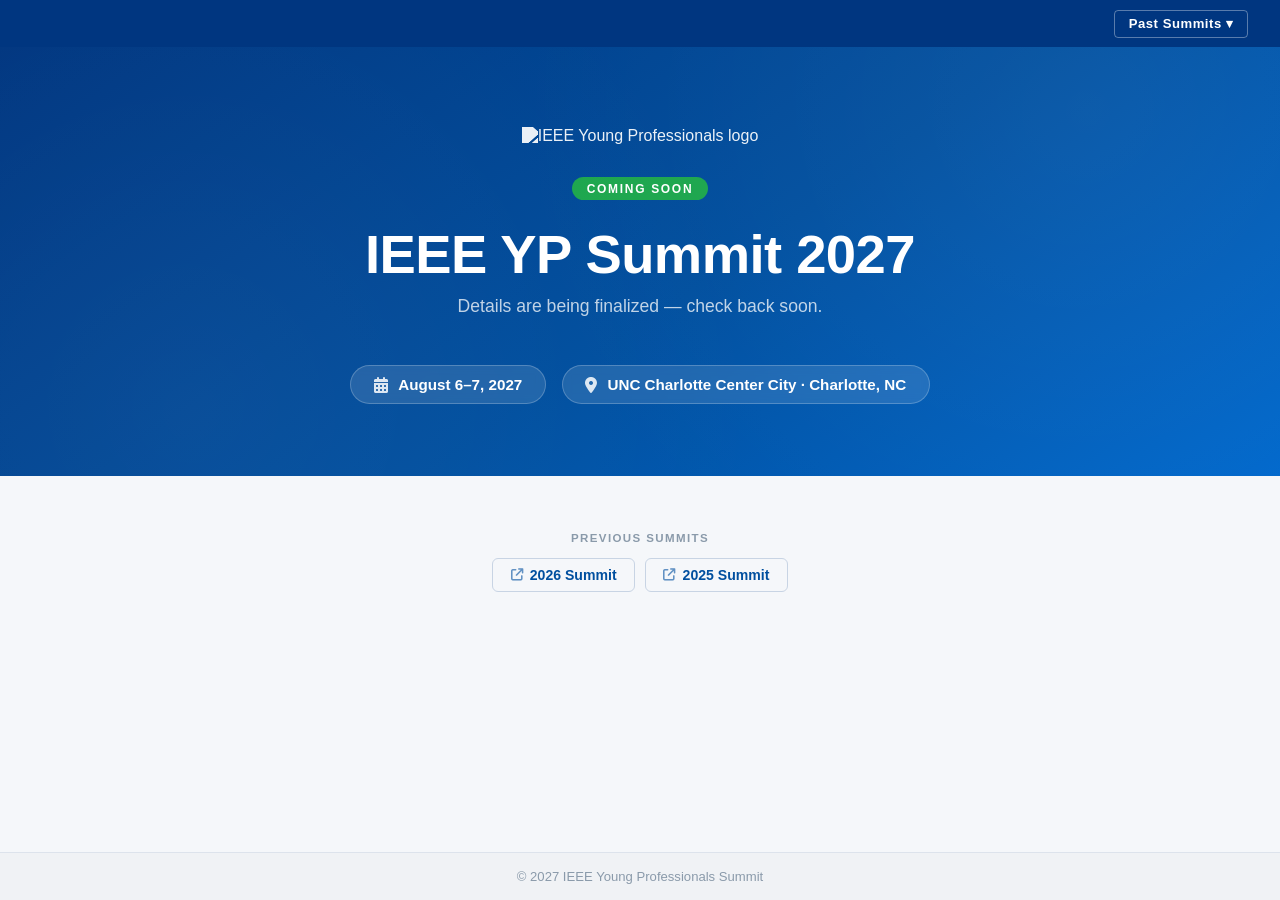
==== commit c893499b: "Remove city names from past summits dropdown and links Co-Authored-By: Claude Sonnet 4.6 <noreply@an" ====
--- a/index.html
+++ b/index.html
@@ -210,7 +210,7 @@
         <div class="dropdown">
             <button class="dropbtn">Past Summits &#9662;</button>
             <div class="dropdown-content">
-                <a href="/2026/">2026 Summit &mdash; Boston, MA</a>
+                <a href="/2026/">2026 Summit</a>
                 <a href="/2025/index.html">2025 Summit</a>
             </div>
         </div>
@@ -240,7 +240,7 @@
         <div class="past-links">
             <a class="past-link" href="/2026/">
                 <i class="fa-solid fa-arrow-up-right-from-square"></i>
-                2026 &mdash; Boston, MA
+                2026 Summit
             </a>
             <a class="past-link" href="/2025/index.html">
                 <i class="fa-solid fa-arrow-up-right-from-square"></i>
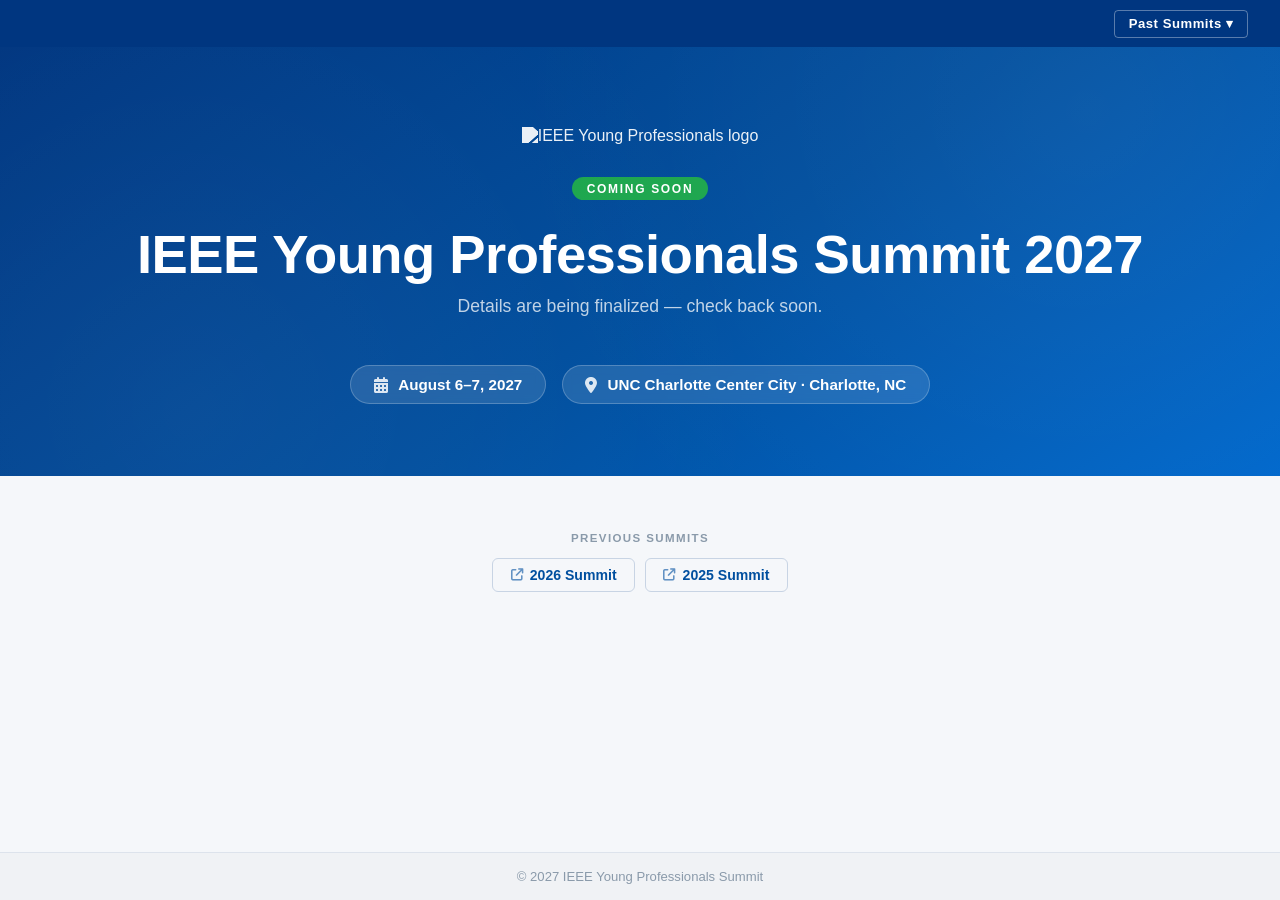
==== commit 0ea461b5: "Expand hero title to full summit name Co-Authored-By: Claude Sonnet 4.6 <noreply@anthropic.com>" ====
--- a/index.html
+++ b/index.html
@@ -46,13 +46,17 @@
             display: none;
             position: absolute;
             right: 0;
-            top: calc(100% + 6px);
+            top: 100%;
+            padding-top: 6px;
             min-width: 210px;
+            background: transparent;
+            z-index: 100;
+        }
+        .dropdown-content-inner {
             background: white;
             border-radius: 8px;
             box-shadow: 0 8px 24px rgba(0,0,0,0.14);
             overflow: hidden;
-            z-index: 100;
         }
         .dropdown-content a {
             display: block;
@@ -210,8 +214,10 @@
         <div class="dropdown">
             <button class="dropbtn">Past Summits &#9662;</button>
             <div class="dropdown-content">
-                <a href="/2026/">2026 Summit</a>
-                <a href="/2025/index.html">2025 Summit</a>
+                <div class="dropdown-content-inner">
+                    <a href="/2026/">2026 Summit</a>
+                    <a href="/2025/index.html">2025 Summit</a>
+                </div>
             </div>
         </div>
     </div>
@@ -221,7 +227,7 @@
         <div>
             <span class="hero-eyebrow">Coming Soon</span>
         </div>
-        <h1>IEEE YP Summit 2027</h1>
+        <h1>IEEE Young Professionals Summit 2027</h1>
         <p class="hero-subtitle">Details are being finalized &mdash; check back soon.</p>
         <div class="info-pills">
             <div class="info-pill">
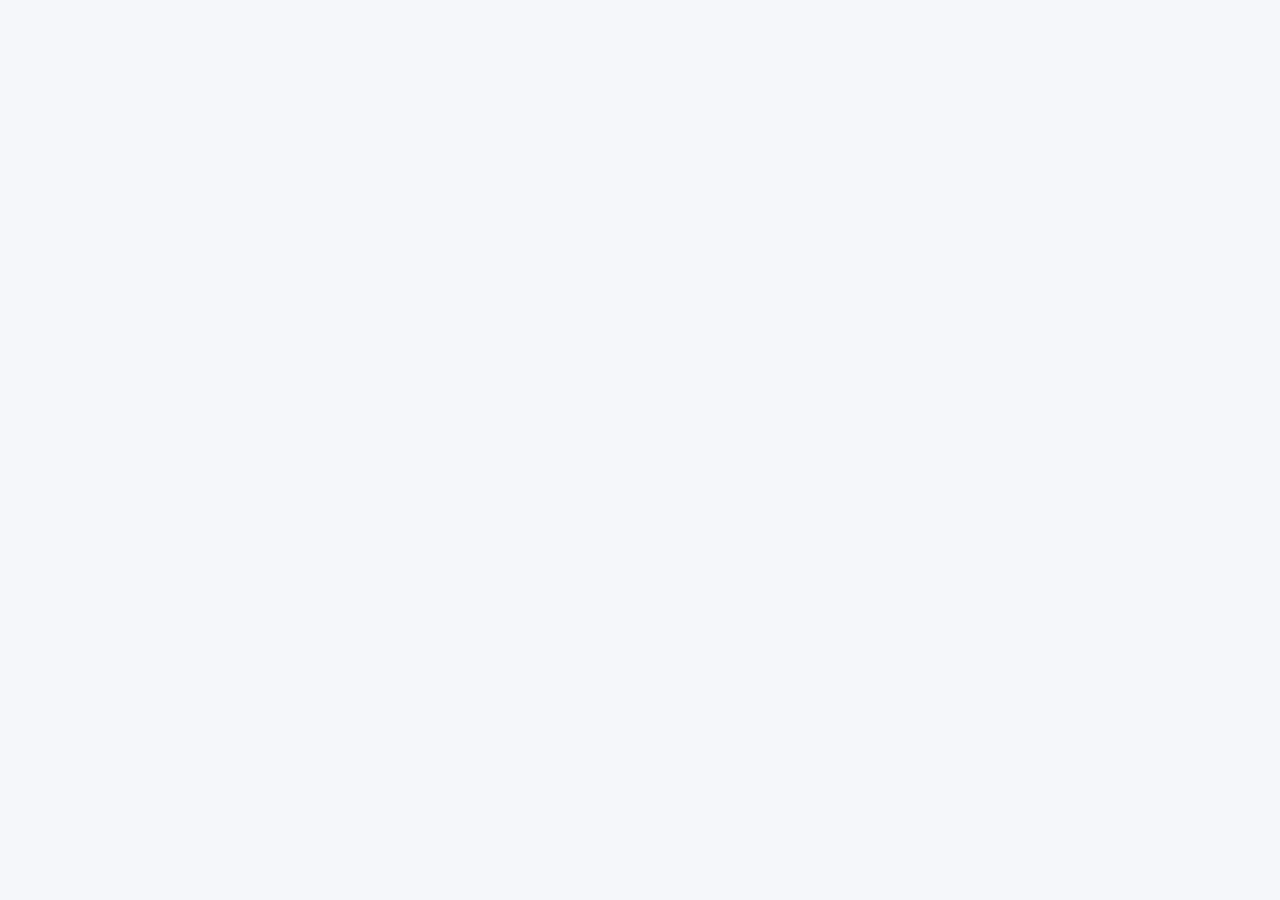
==== commit 3c5221f8: "Merge branch 'main' into setup/2027-coming-soon" ====
--- a/index.html
+++ b/index.html
@@ -176,48 +176,39 @@
             gap: 0.6rem;
         }
 
-        .past-link {
-            display: inline-flex;
-            align-items: center;
-            gap: 0.45rem;
-            padding: 0.5rem 1.1rem;
-            border: 1.5px solid #c8d4e4;
-            border-radius: 6px;
-            color: #004f9f;
-            font-weight: 600;
-            font-size: 0.88rem;
-            text-decoration: none;
-            transition: border-color 0.15s, background 0.15s;
-        }
-        .past-link:hover {
-            border-color: #004f9f;
-            background: #f0f5ff;
-            text-decoration: none;
-        }
-        .past-link i { font-size: 0.78rem; opacity: 0.6; }
-
-        /* ── Footer ── */
-        footer {
-            margin-top: auto;
-            background: #f0f2f5;
-            border-top: 1px solid #dde3ec;
-            text-align: center;
-            padding: 1rem;
-            font-size: 0.82rem;
-            color: #8a9aaa;
-        }
-    </style>
-</head>
-<body>
-
-    <div class="topbar">
-        <div class="dropdown">
-            <button class="dropbtn">Past Summits &#9662;</button>
-            <div class="dropdown-content">
-                <div class="dropdown-content-inner">
-                    <a href="/2026/">2026 Summit</a>
-                    <a href="/2025/index.html">2025 Summit</a>
-                </div>
+                <section class="sponsor-tier sponsor-tier-bronze" aria-labelledby="bronze-sponsors">
+                    <h3 id="bronze-sponsors">Bronze</h3>
+                    <div class="sponsor-grid">
+                        <div class="sponsor-card">
+                            <img
+                                class="sponsor-logo sponsor-logo-bu"
+                                src="resources/sponsorship/ece-black.png"
+                                alt="Boston University Department of Electrical and Computer Engineering logo"
+                                loading="lazy"
+                                decoding="async"
+                            />
+                        </div>
+                        <div class="sponsor-card">
+                            <img
+                                class="sponsor-logo sponsor-logo-tems"
+                                src="resources/sponsorship/WITEMS logo.png"
+                                alt="IEEE TEMS Women in Engineering logo"
+                                loading="lazy"
+                                decoding="async"
+                            />
+                        </div>
+                        <div class="sponsor-card">
+                            <img
+                                class="sponsor-logo sponsor-logo-sscs"
+                                src="resources/sponsorship/SSCS_logo.jpg"
+                                alt="IEEE Solid State Circuits Society logo"
+                                loading="lazy"
+                                decoding="async"
+                            />
+                        </div>
+                        <!-- TODO: Add IEEE USA Career Development Committee logo when available. -->
+                    </div>
+                </section>
             </div>
         </div>
     </div>
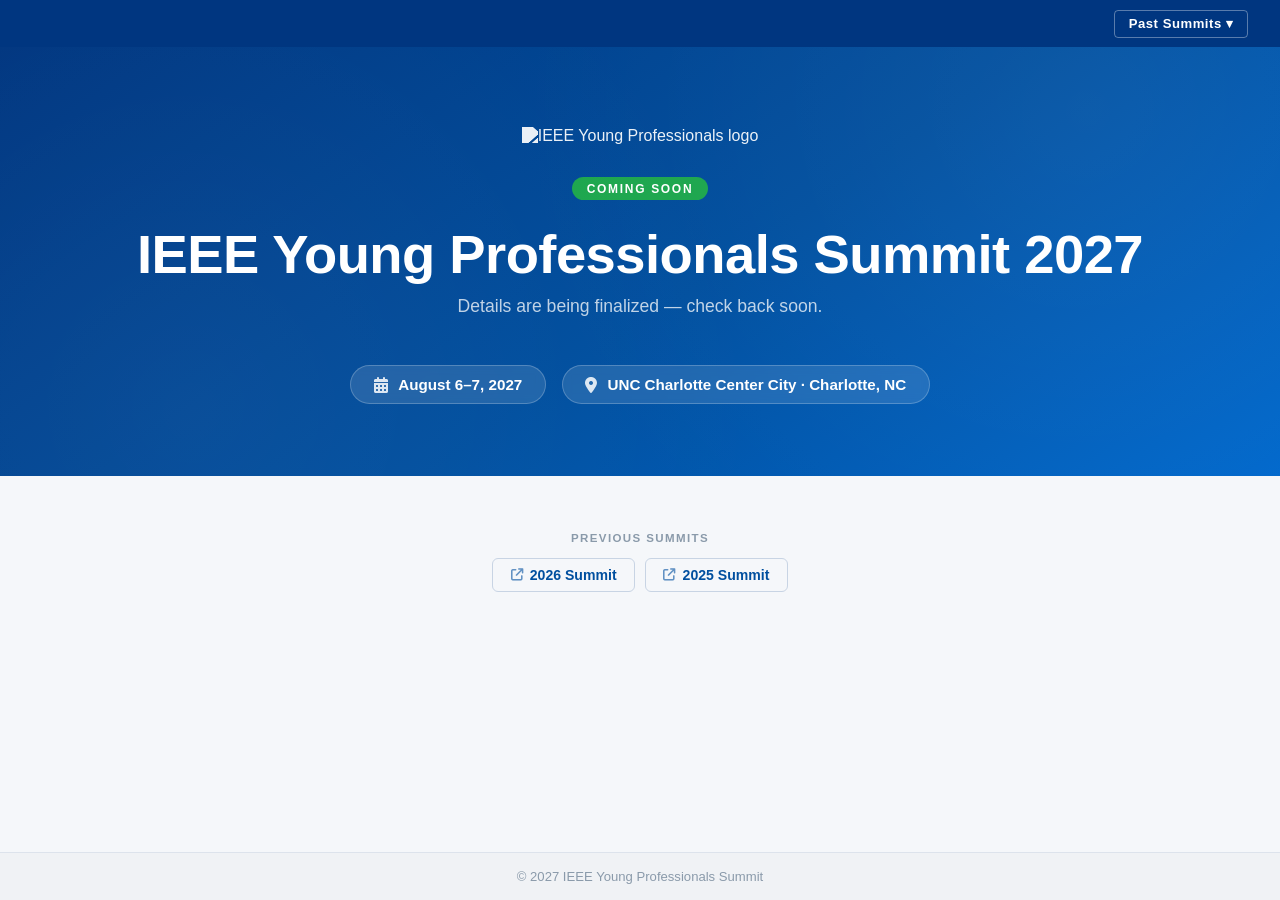
==== commit 043b4084: "Fix blank page caused by bad merge conflict resolution Sponsor HTML was accidentally inserted inside" ====
--- a/index.html
+++ b/index.html
@@ -176,39 +176,48 @@
             gap: 0.6rem;
         }
 
-                <section class="sponsor-tier sponsor-tier-bronze" aria-labelledby="bronze-sponsors">
-                    <h3 id="bronze-sponsors">Bronze</h3>
-                    <div class="sponsor-grid">
-                        <div class="sponsor-card">
-                            <img
-                                class="sponsor-logo sponsor-logo-bu"
-                                src="resources/sponsorship/ece-black.png"
-                                alt="Boston University Department of Electrical and Computer Engineering logo"
-                                loading="lazy"
-                                decoding="async"
-                            />
-                        </div>
-                        <div class="sponsor-card">
-                            <img
-                                class="sponsor-logo sponsor-logo-tems"
-                                src="resources/sponsorship/WITEMS logo.png"
-                                alt="IEEE TEMS Women in Engineering logo"
-                                loading="lazy"
-                                decoding="async"
-                            />
-                        </div>
-                        <div class="sponsor-card">
-                            <img
-                                class="sponsor-logo sponsor-logo-sscs"
-                                src="resources/sponsorship/SSCS_logo.jpg"
-                                alt="IEEE Solid State Circuits Society logo"
-                                loading="lazy"
-                                decoding="async"
-                            />
-                        </div>
-                        <!-- TODO: Add IEEE USA Career Development Committee logo when available. -->
-                    </div>
-                </section>
+        .past-link {
+            display: inline-flex;
+            align-items: center;
+            gap: 0.45rem;
+            padding: 0.5rem 1.1rem;
+            border: 1.5px solid #c8d4e4;
+            border-radius: 6px;
+            color: #004f9f;
+            font-weight: 600;
+            font-size: 0.88rem;
+            text-decoration: none;
+            transition: border-color 0.15s, background 0.15s;
+        }
+        .past-link:hover {
+            border-color: #004f9f;
+            background: #f0f5ff;
+            text-decoration: none;
+        }
+        .past-link i { font-size: 0.78rem; opacity: 0.6; }
+
+        /* ── Footer ── */
+        footer {
+            margin-top: auto;
+            background: #f0f2f5;
+            border-top: 1px solid #dde3ec;
+            text-align: center;
+            padding: 1rem;
+            font-size: 0.82rem;
+            color: #8a9aaa;
+        }
+    </style>
+</head>
+<body>
+
+    <div class="topbar">
+        <div class="dropdown">
+            <button class="dropbtn">Past Summits &#9662;</button>
+            <div class="dropdown-content">
+                <div class="dropdown-content-inner">
+                    <a href="/2026/">2026 Summit</a>
+                    <a href="/2025/index.html">2025 Summit</a>
+                </div>
             </div>
         </div>
     </div>
